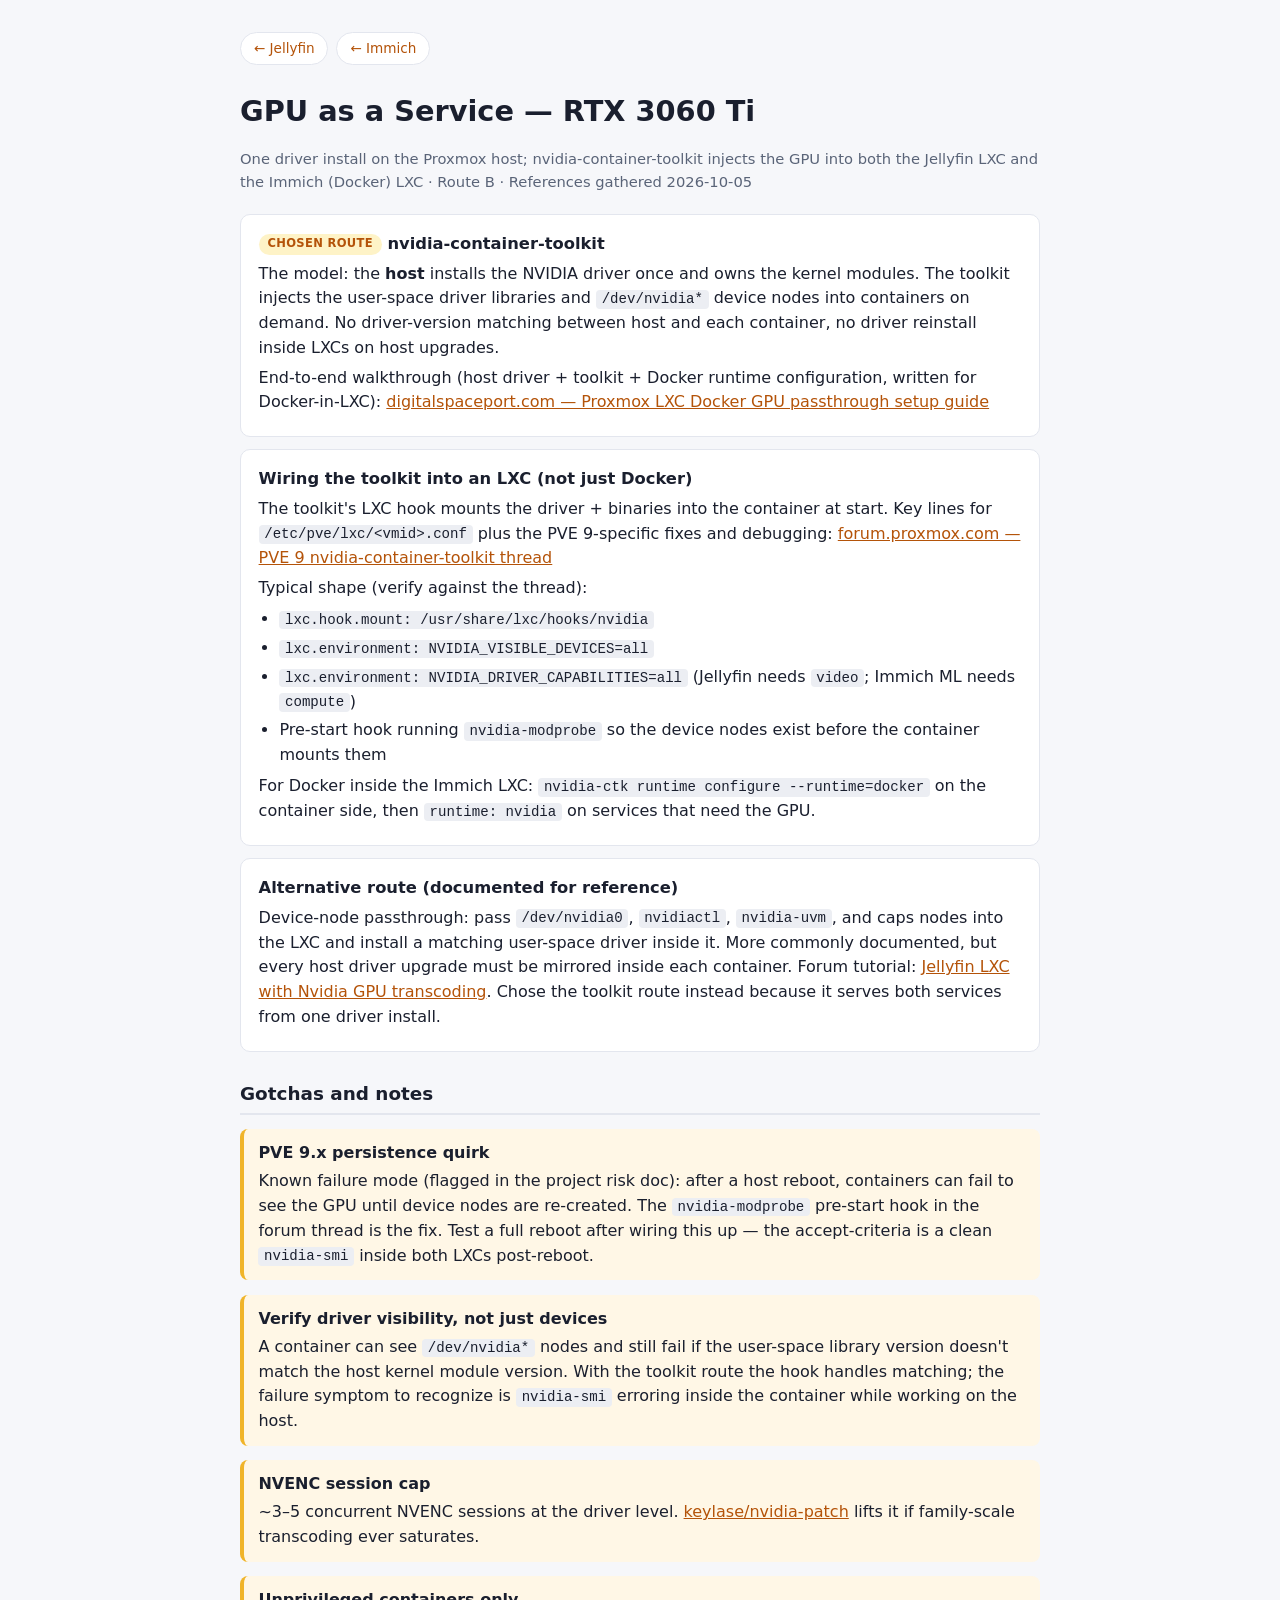
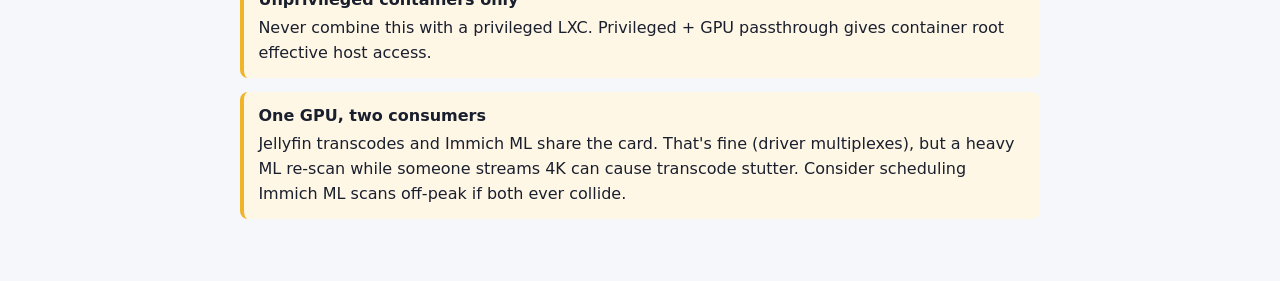
==== guides/proxmox/self-hosted_cloud/gpu/guide.html @ ec3ca35a "Guides page: nav tab, manifest-driven cards, 3 self-hosted cloud guides from Drive" ====
<!DOCTYPE html>
<html lang="en">
<head>
<meta charset="utf-8">
<meta name="viewport" content="width=device-width, initial-scale=1">
<title>GPU as a Service (3060 Ti) — Guide References</title>
<style>
  :root{--ink:#1a1f2e;--sub:#5a6478;--bg:#f6f7fa;--card:#fff;--accent:#b45309;--warn-bg:#fff7e6;--warn-bd:#f0b429}
  *{box-sizing:border-box}
  body{margin:0;font-family:system-ui,-apple-system,"Segoe UI",Roboto,sans-serif;background:var(--bg);color:var(--ink);line-height:1.55;font-size:16px}
  main{max-width:52rem;margin:0 auto;padding:1.25rem 1rem 3rem}
  h1{font-size:1.5rem;margin:.5rem 0 .25rem}
  h2{font-size:1.15rem;margin:1.75rem 0 .5rem;border-bottom:2px solid #e3e6ee;padding-bottom:.3rem}
  .sub{color:var(--sub);font-size:.92rem;margin-bottom:1.25rem}
  .card{background:var(--card);border:1px solid #e3e6ee;border-radius:10px;padding:1rem 1.1rem;margin:.75rem 0}
  .card h3{margin:0 0 .35rem;font-size:1.02rem}
  .card p{margin:.3rem 0}
  a{color:var(--accent)}
  .tag{display:inline-block;font-size:.72rem;font-weight:600;letter-spacing:.03em;text-transform:uppercase;background:#fef3c7;color:var(--accent);border-radius:999px;padding:.1rem .55rem;vertical-align:middle}
  .warn{background:var(--warn-bg);border-left:4px solid var(--warn-bd);border-radius:8px;padding:.75rem .9rem;margin:.9rem 0}
  .warn strong{display:block;margin-bottom:.2rem}
  code{background:#eceef3;border-radius:4px;padding:.08rem .35rem;font-size:.88em}
  ul{margin:.4rem 0;padding-left:1.3rem}
  li{margin:.25rem 0}
  nav.top{display:flex;gap:.5rem;flex-wrap:wrap;margin:.75rem 0 1.5rem}
  nav.top a{text-decoration:none;font-size:.85rem;background:var(--card);border:1px solid #e3e6ee;border-radius:999px;padding:.3rem .8rem}
  @media(min-width:48rem){h1{font-size:1.8rem}}
</style>
</head>
<body>
<main>
<nav class="top"><a href="../jellyfin/">&#8592; Jellyfin</a><a href="../immich/">&#8592; Immich</a></nav>
<h1>GPU as a Service — RTX 3060 Ti</h1>
<p class="sub">One driver install on the Proxmox host; nvidia-container-toolkit injects the GPU into both the Jellyfin LXC and the Immich (Docker) LXC &middot; Route B &middot; References gathered 2026-10-05</p>

<div class="card">
  <h3><span class="tag">Chosen route</span> nvidia-container-toolkit</h3>
  <p>The model: the <strong>host</strong> installs the NVIDIA driver once and owns the kernel modules. The toolkit injects the user-space driver libraries and <code>/dev/nvidia*</code> device nodes into containers on demand. No driver-version matching between host and each container, no driver reinstall inside LXCs on host upgrades.</p>
  <p>End-to-end walkthrough (host driver + toolkit + Docker runtime configuration, written for Docker-in-LXC): <a href="https://digitalspaceport.com/proxmox-lxc-docker-gpu-passthrough-setup-guide">digitalspaceport.com — Proxmox LXC Docker GPU passthrough setup guide</a></p>
</div>

<div class="card">
  <h3>Wiring the toolkit into an LXC (not just Docker)</h3>
  <p>The toolkit's LXC hook mounts the driver + binaries into the container at start. Key lines for <code>/etc/pve/lxc/&lt;vmid&gt;.conf</code> plus the PVE 9-specific fixes and debugging: <a href="https://forum.proxmox.com/threads/pve-9-nvidia-container-toolkit-broken.169364">forum.proxmox.com — PVE 9 nvidia-container-toolkit thread</a></p>
  <p>Typical shape (verify against the thread):</p>
  <ul>
    <li><code>lxc.hook.mount: /usr/share/lxc/hooks/nvidia</code></li>
    <li><code>lxc.environment: NVIDIA_VISIBLE_DEVICES=all</code></li>
    <li><code>lxc.environment: NVIDIA_DRIVER_CAPABILITIES=all</code> (Jellyfin needs <code>video</code>; Immich ML needs <code>compute</code>)</li>
    <li>Pre-start hook running <code>nvidia-modprobe</code> so the device nodes exist before the container mounts them</li>
  </ul>
  <p>For Docker inside the Immich LXC: <code>nvidia-ctk runtime configure --runtime=docker</code> on the container side, then <code>runtime: nvidia</code> on services that need the GPU.</p>
</div>

<div class="card">
  <h3>Alternative route (documented for reference)</h3>
  <p>Device-node passthrough: pass <code>/dev/nvidia0</code>, <code>nvidiactl</code>, <code>nvidia-uvm</code>, and caps nodes into the LXC and install a matching user-space driver inside it. More commonly documented, but every host driver upgrade must be mirrored inside each container. Forum tutorial: <a href="https://forum.proxmox.com/threads/jellyfin-lxc-with-nvidia-gpu-transcoding-and-network-storage.138873">Jellyfin LXC with Nvidia GPU transcoding</a>. Chose the toolkit route instead because it serves both services from one driver install.</p>
</div>

<h2>Gotchas and notes</h2>
<div class="warn"><strong>PVE 9.x persistence quirk</strong> Known failure mode (flagged in the project risk doc): after a host reboot, containers can fail to see the GPU until device nodes are re-created. The <code>nvidia-modprobe</code> pre-start hook in the forum thread is the fix. Test a full reboot after wiring this up — the accept-criteria is a clean <code>nvidia-smi</code> inside both LXCs post-reboot.</div>
<div class="warn"><strong>Verify driver visibility, not just devices</strong> A container can see <code>/dev/nvidia*</code> nodes and still fail if the user-space library version doesn't match the host kernel module version. With the toolkit route the hook handles matching; the failure symptom to recognize is <code>nvidia-smi</code> erroring inside the container while working on the host.</div>
<div class="warn"><strong>NVENC session cap</strong> ~3&ndash;5 concurrent NVENC sessions at the driver level. <a href="https://github.com/keylase/nvidia-patch">keylase/nvidia-patch</a> lifts it if family-scale transcoding ever saturates.</div>
<div class="warn"><strong>Unprivileged containers only</strong> Never combine this with a privileged LXC. Privileged + GPU passthrough gives container root effective host access.</div>
<div class="warn"><strong>One GPU, two consumers</strong> Jellyfin transcodes and Immich ML share the card. That's fine (driver multiplexes), but a heavy ML re-scan while someone streams 4K can cause transcode stutter. Consider scheduling Immich ML scans off-peak if both ever collide.</div>
</main>
</body>
</html>
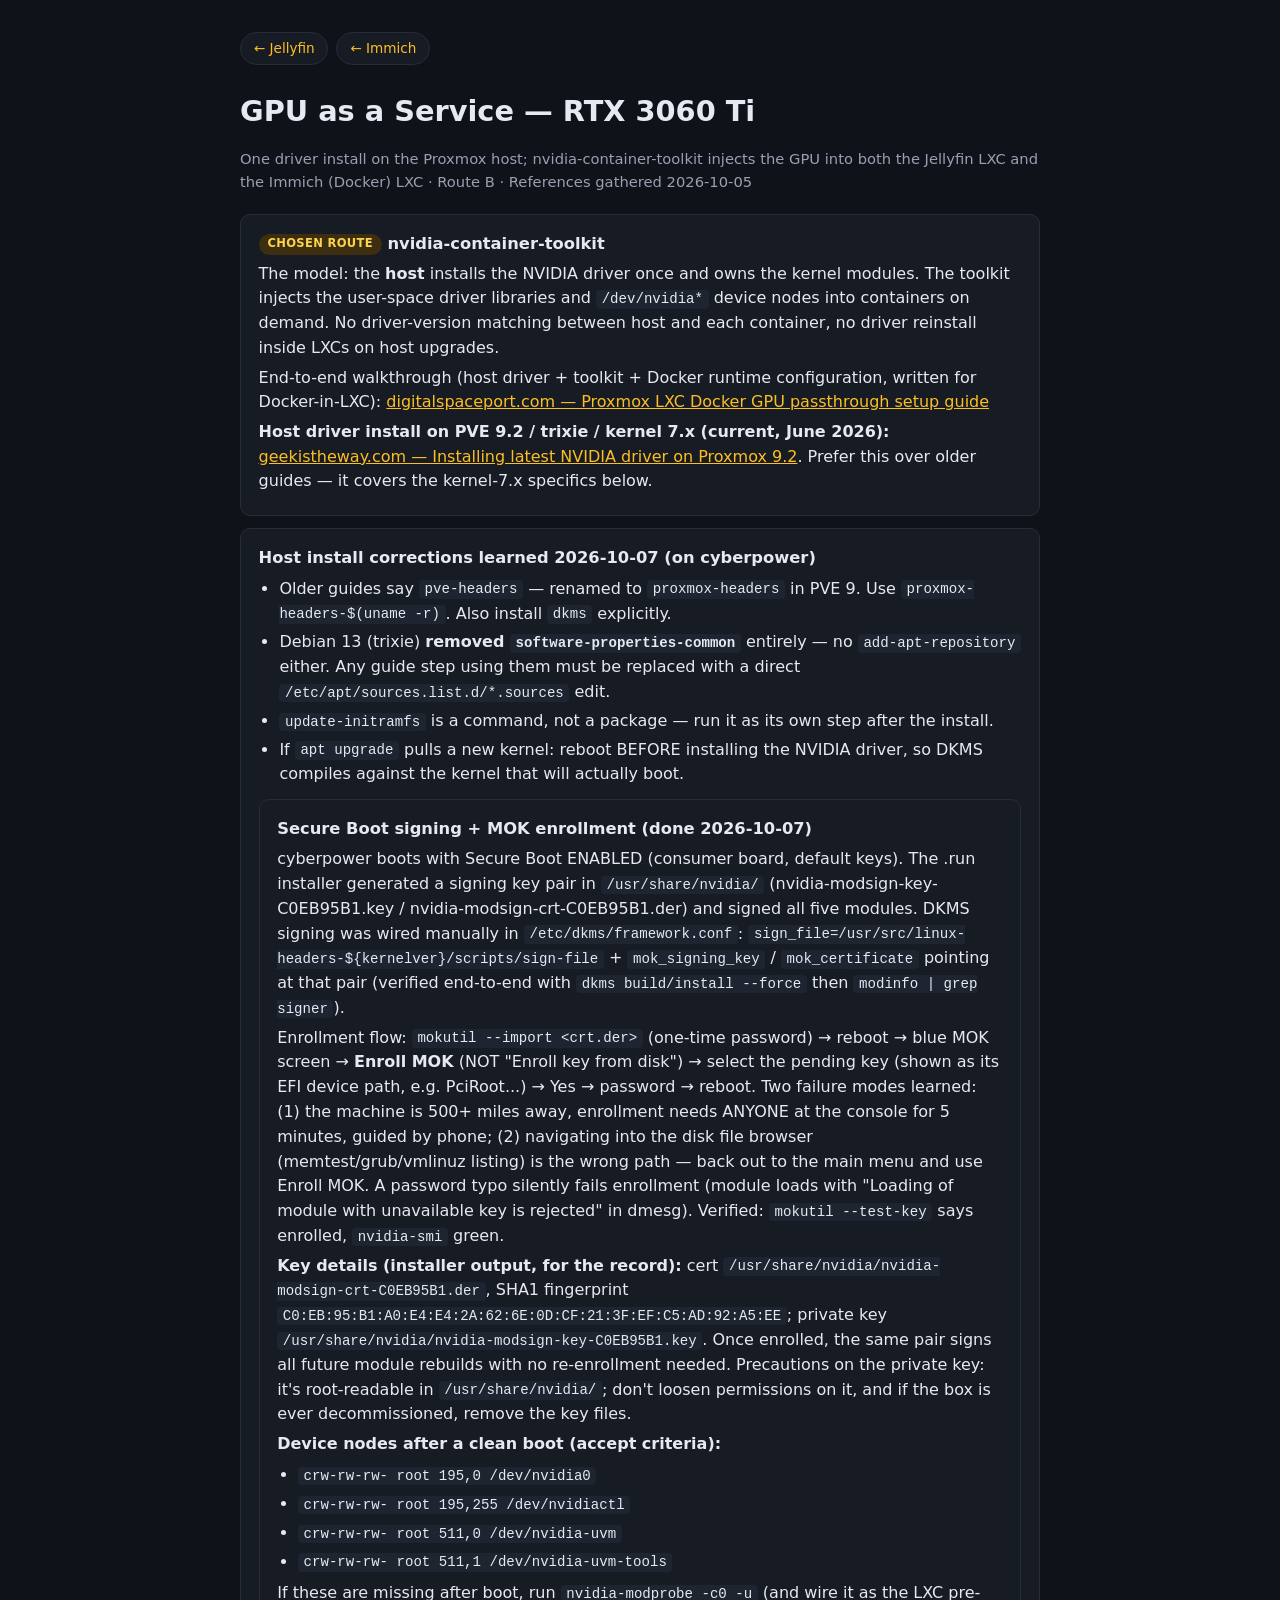
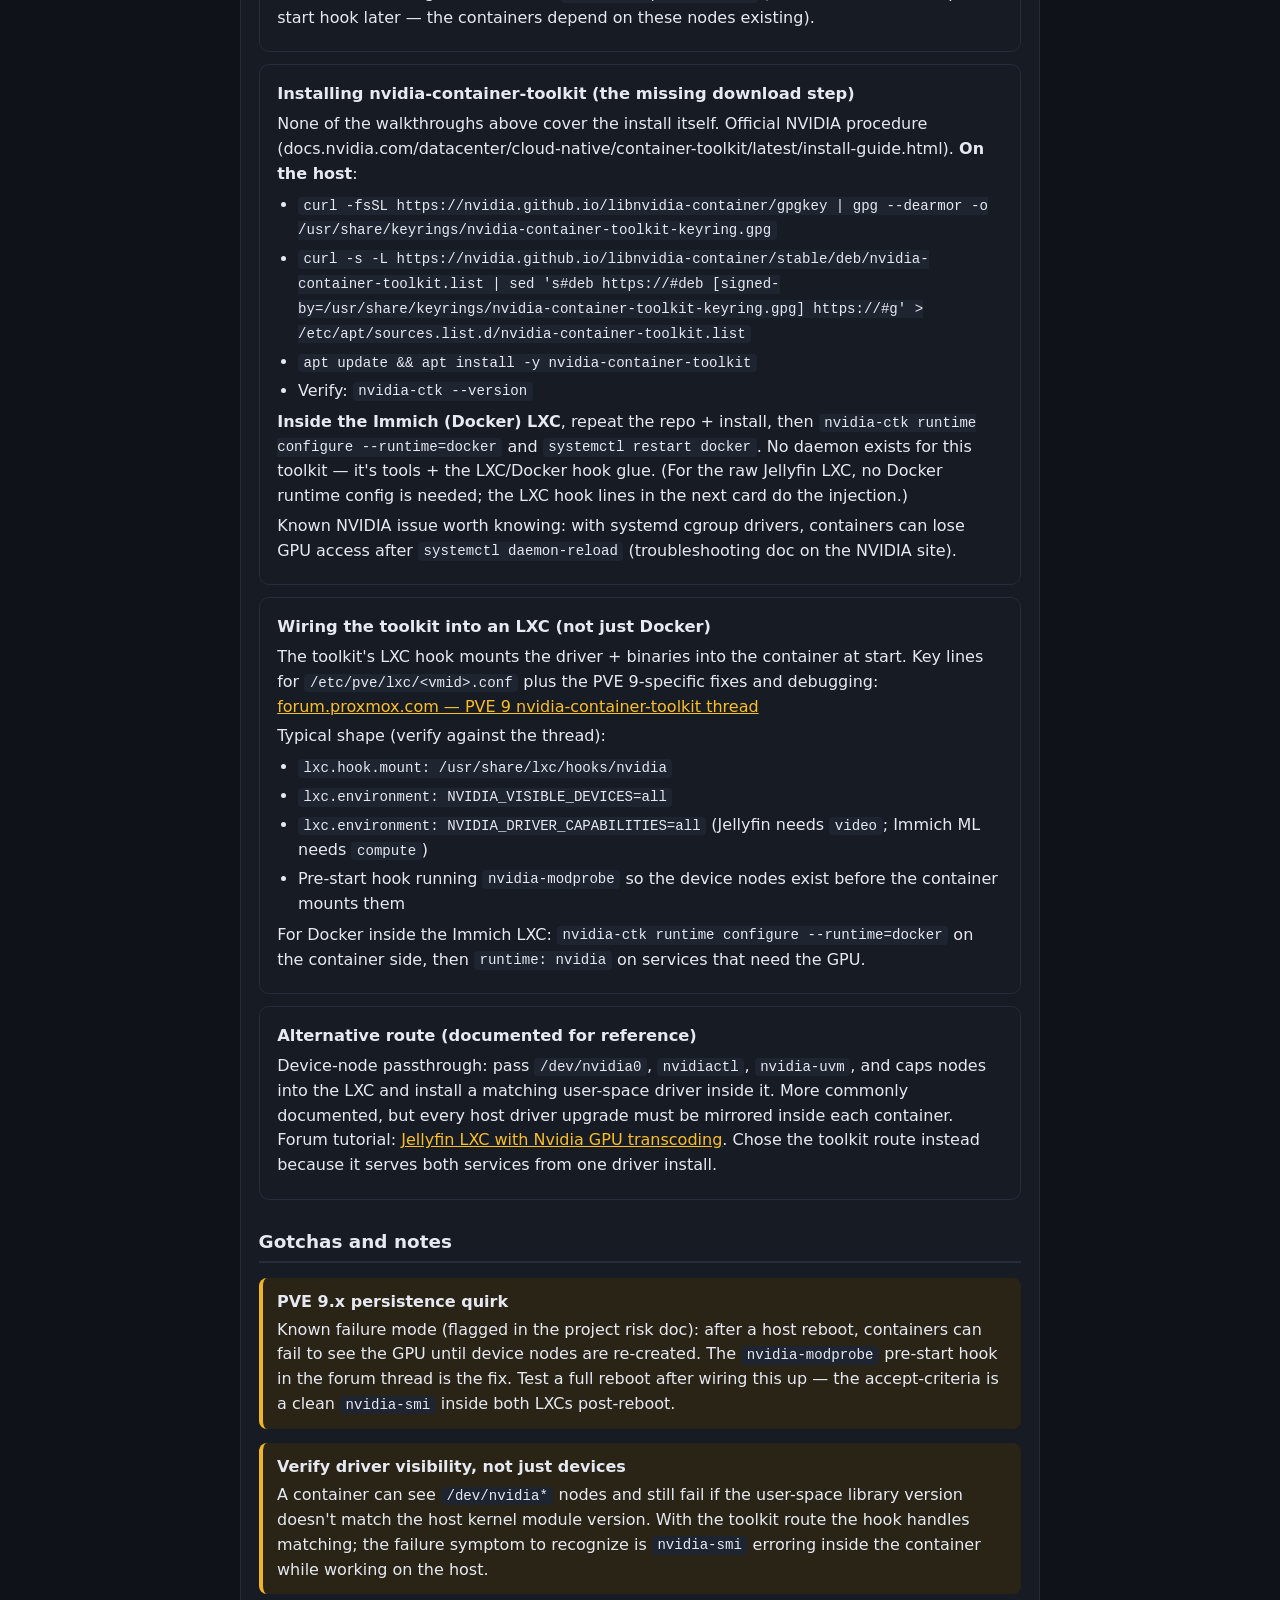
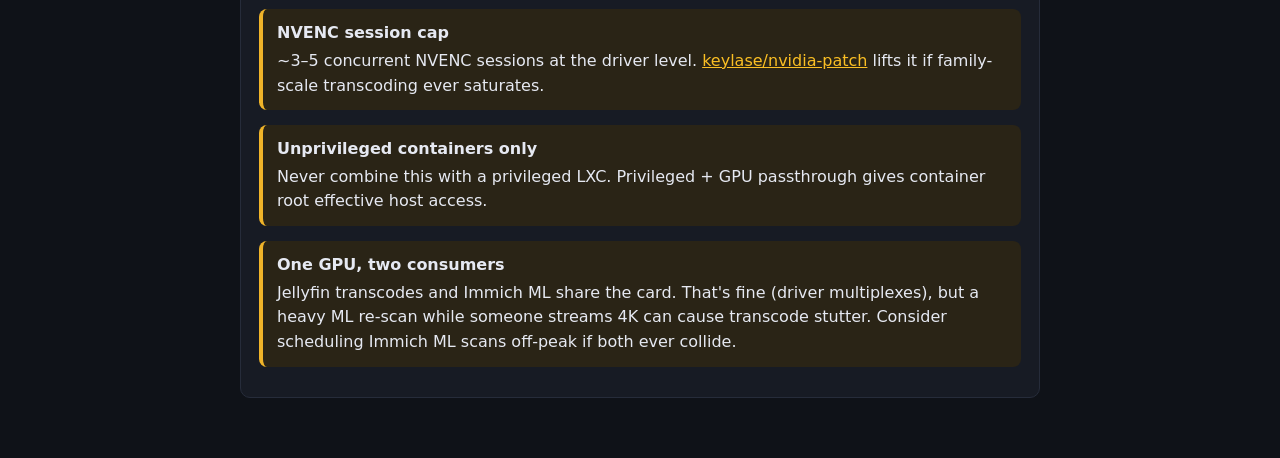
==== commit da725571: "gpu guide: toolkit install steps, secure boot MOK enrollment lessons, device-node accept criteria; a" ====
--- a/guides/proxmox/self-hosted_cloud/gpu/guide.html
+++ b/guides/proxmox/self-hosted_cloud/gpu/guide.html
@@ -5,31 +5,31 @@
 <meta name="viewport" content="width=device-width, initial-scale=1">
 <title>GPU as a Service (3060 Ti) — Guide References</title>
 <style>
-  :root{--ink:#1a1f2e;--sub:#5a6478;--bg:#f6f7fa;--card:#fff;--accent:#b45309;--warn-bg:#fff7e6;--warn-bd:#f0b429}
+  :root{--ink:#e6e9f2;--sub:#98a0b3;--bg:#0f1218;--card:#171b24;--accent:#fbbf24;--warn-bg:#2a2416;--warn-bd:#f0b429}
   *{box-sizing:border-box}
   body{margin:0;font-family:system-ui,-apple-system,"Segoe UI",Roboto,sans-serif;background:var(--bg);color:var(--ink);line-height:1.55;font-size:16px}
   main{max-width:52rem;margin:0 auto;padding:1.25rem 1rem 3rem}
   h1{font-size:1.5rem;margin:.5rem 0 .25rem}
-  h2{font-size:1.15rem;margin:1.75rem 0 .5rem;border-bottom:2px solid #e3e6ee;padding-bottom:.3rem}
+  h2{font-size:1.15rem;margin:1.75rem 0 .5rem;border-bottom:2px solid #262c3a;padding-bottom:.3rem}
   .sub{color:var(--sub);font-size:.92rem;margin-bottom:1.25rem}
-  .card{background:var(--card);border:1px solid #e3e6ee;border-radius:10px;padding:1rem 1.1rem;margin:.75rem 0}
+  .card{background:var(--card);border:1px solid #262c3a;border-radius:10px;padding:1rem 1.1rem;margin:.75rem 0}
   .card h3{margin:0 0 .35rem;font-size:1.02rem}
   .card p{margin:.3rem 0}
   a{color:var(--accent)}
-  .tag{display:inline-block;font-size:.72rem;font-weight:600;letter-spacing:.03em;text-transform:uppercase;background:#fef3c7;color:var(--accent);border-radius:999px;padding:.1rem .55rem;vertical-align:middle}
+  .tag{display:inline-block;font-size:.72rem;font-weight:600;letter-spacing:.03em;text-transform:uppercase;background:#3d2e10;color:#fcd34d;border-radius:999px;padding:.1rem .55rem;vertical-align:middle}
   .warn{background:var(--warn-bg);border-left:4px solid var(--warn-bd);border-radius:8px;padding:.75rem .9rem;margin:.9rem 0}
   .warn strong{display:block;margin-bottom:.2rem}
-  code{background:#eceef3;border-radius:4px;padding:.08rem .35rem;font-size:.88em}
+  code{background:#1f2431;border-radius:4px;padding:.08rem .35rem;font-size:.88em}
   ul{margin:.4rem 0;padding-left:1.3rem}
   li{margin:.25rem 0}
   nav.top{display:flex;gap:.5rem;flex-wrap:wrap;margin:.75rem 0 1.5rem}
-  nav.top a{text-decoration:none;font-size:.85rem;background:var(--card);border:1px solid #e3e6ee;border-radius:999px;padding:.3rem .8rem}
+  nav.top a{text-decoration:none;font-size:.85rem;background:var(--card);border:1px solid #262c3a;border-radius:999px;padding:.3rem .8rem}
   @media(min-width:48rem){h1{font-size:1.8rem}}
 </style>
 </head>
 <body>
 <main>
-<nav class="top"><a href="../jellyfin/">&#8592; Jellyfin</a><a href="../immich/">&#8592; Immich</a></nav>
+<nav class="top"><a href="../jellyfin/guide.html">&#8592; Jellyfin</a><a href="../immich/guide.html">&#8592; Immich</a></nav>
 <h1>GPU as a Service — RTX 3060 Ti</h1>
 <p class="sub">One driver install on the Proxmox host; nvidia-container-toolkit injects the GPU into both the Jellyfin LXC and the Immich (Docker) LXC &middot; Route B &middot; References gathered 2026-10-05</p>
 
@@ -37,6 +37,44 @@
   <h3><span class="tag">Chosen route</span> nvidia-container-toolkit</h3>
   <p>The model: the <strong>host</strong> installs the NVIDIA driver once and owns the kernel modules. The toolkit injects the user-space driver libraries and <code>/dev/nvidia*</code> device nodes into containers on demand. No driver-version matching between host and each container, no driver reinstall inside LXCs on host upgrades.</p>
   <p>End-to-end walkthrough (host driver + toolkit + Docker runtime configuration, written for Docker-in-LXC): <a href="https://digitalspaceport.com/proxmox-lxc-docker-gpu-passthrough-setup-guide">digitalspaceport.com — Proxmox LXC Docker GPU passthrough setup guide</a></p>
+  <p><strong>Host driver install on PVE 9.2 / trixie / kernel 7.x (current, June 2026):</strong> <a href="https://geekistheway.com/2026/06/17/fixing-nvidia-driver-compilation-failures-on-proxmox-9-2-debian-trixie-linux-kernel-7-x">geekistheway.com — Installing latest NVIDIA driver on Proxmox 9.2</a>. Prefer this over older guides — it covers the kernel-7.x specifics below.</p>
+</div>
+
+<div class="card">
+  <h3>Host install corrections learned 2026-10-07 (on cyberpower)</h3>
+  <ul>
+    <li>Older guides say <code>pve-headers</code> — renamed to <code>proxmox-headers</code> in PVE 9. Use <code>proxmox-headers-$(uname -r)</code>. Also install <code>dkms</code> explicitly.</li>
+    <li>Debian 13 (trixie) <strong>removed <code>software-properties-common</code></strong> entirely — no <code>add-apt-repository</code> either. Any guide step using them must be replaced with a direct <code>/etc/apt/sources.list.d/*.sources</code> edit.</li>
+    <li><code>update-initramfs</code> is a command, not a package — run it as its own step after the install.</li>
+    <li>If <code>apt upgrade</code> pulls a new kernel: reboot BEFORE installing the NVIDIA driver, so DKMS compiles against the kernel that will actually boot.</li>
+  </ul>
+
+<div class="card">
+  <h3>Secure Boot signing + MOK enrollment (done 2026-10-07)</h3>
+  <p>cyberpower boots with Secure Boot ENABLED (consumer board, default keys). The .run installer generated a signing key pair in <code>/usr/share/nvidia/</code> (nvidia-modsign-key-C0EB95B1.key / nvidia-modsign-crt-C0EB95B1.der) and signed all five modules. DKMS signing was wired manually in <code>/etc/dkms/framework.conf</code>: <code>sign_file=/usr/src/linux-headers-${kernelver}/scripts/sign-file</code> + <code>mok_signing_key</code> / <code>mok_certificate</code> pointing at that pair (verified end-to-end with <code>dkms build/install --force</code> then <code>modinfo | grep signer</code>).</p>
+  <p>Enrollment flow: <code>mokutil --import &lt;crt.der&gt;</code> (one-time password) &rarr; reboot &rarr; blue MOK screen &rarr; <strong>Enroll MOK</strong> (NOT "Enroll key from disk") &rarr; select the pending key (shown as its EFI device path, e.g. PciRoot...) &rarr; Yes &rarr; password &rarr; reboot. Two failure modes learned: (1) the machine is 500+ miles away, enrollment needs ANYONE at the console for 5 minutes, guided by phone; (2) navigating into the disk file browser (memtest/grub/vmlinuz listing) is the wrong path &mdash; back out to the main menu and use Enroll MOK. A password typo silently fails enrollment (module loads with "Loading of module with unavailable key is rejected" in dmesg). Verified: <code>mokutil --test-key</code> says enrolled, <code>nvidia-smi</code> green.</p>
+  <p><strong>Key details (installer output, for the record):</strong> cert <code>/usr/share/nvidia/nvidia-modsign-crt-C0EB95B1.der</code>, SHA1 fingerprint <code>C0:EB:95:B1:A0:E4:E4:2A:62:6E:0D:CF:21:3F:EF:C5:AD:92:A5:EE</code>; private key <code>/usr/share/nvidia/nvidia-modsign-key-C0EB95B1.key</code>. Once enrolled, the same pair signs all future module rebuilds with no re-enrollment needed. Precautions on the private key: it's root-readable in <code>/usr/share/nvidia/</code>; don't loosen permissions on it, and if the box is ever decommissioned, remove the key files.</p>
+  <p><strong>Device nodes after a clean boot (accept criteria):</strong></p>
+  <ul>
+    <li><code>crw-rw-rw- root 195,0   /dev/nvidia0</code></li>
+    <li><code>crw-rw-rw- root 195,255 /dev/nvidiactl</code></li>
+    <li><code>crw-rw-rw- root 511,0   /dev/nvidia-uvm</code></li>
+    <li><code>crw-rw-rw- root 511,1   /dev/nvidia-uvm-tools</code></li>
+  </ul>
+  <p>If these are missing after boot, run <code>nvidia-modprobe -c0 -u</code> (and wire it as the LXC pre-start hook later &mdash; the containers depend on these nodes existing).</p>
+</div>
+
+<div class="card">
+  <h3>Installing nvidia-container-toolkit (the missing download step)</h3>
+  <p>None of the walkthroughs above cover the install itself. Official NVIDIA procedure (docs.nvidia.com/datacenter/cloud-native/container-toolkit/latest/install-guide.html). <strong>On the host</strong>:</p>
+  <ul>
+    <li><code>curl -fsSL https://nvidia.github.io/libnvidia-container/gpgkey | gpg --dearmor -o /usr/share/keyrings/nvidia-container-toolkit-keyring.gpg</code></li>
+    <li><code>curl -s -L https://nvidia.github.io/libnvidia-container/stable/deb/nvidia-container-toolkit.list | sed 's#deb https://#deb [signed-by=/usr/share/keyrings/nvidia-container-toolkit-keyring.gpg] https://#g' &gt; /etc/apt/sources.list.d/nvidia-container-toolkit.list</code></li>
+    <li><code>apt update &amp;&amp; apt install -y nvidia-container-toolkit</code></li>
+    <li>Verify: <code>nvidia-ctk --version</code></li>
+  </ul>
+  <p><strong>Inside the Immich (Docker) LXC</strong>, repeat the repo + install, then <code>nvidia-ctk runtime configure --runtime=docker</code> and <code>systemctl restart docker</code>. No daemon exists for this toolkit &mdash; it's tools + the LXC/Docker hook glue. (For the raw Jellyfin LXC, no Docker runtime config is needed; the LXC hook lines in the next card do the injection.)</p>
+  <p>Known NVIDIA issue worth knowing: with systemd cgroup drivers, containers can lose GPU access after <code>systemctl daemon-reload</code> (troubleshooting doc on the NVIDIA site).</p>
 </div>
 
 <div class="card">
